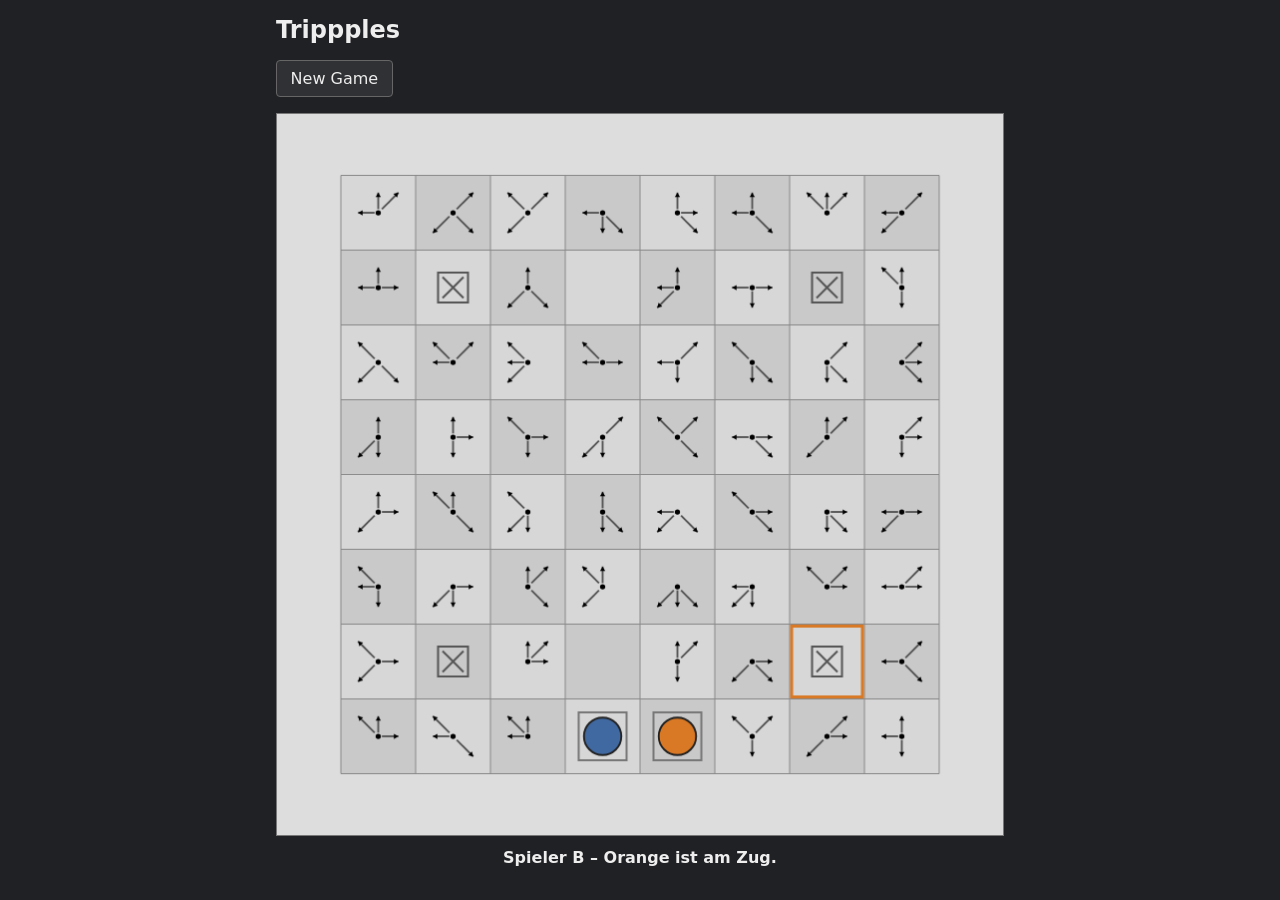
==== index.html @ 8aeec1b0 "added menu, new game" ====
<!doctype html>
<html lang="en">

<head>
    <meta charset="utf-8">
    <meta
        name="viewport"
        content="width=device-width, initial-scale=1"
    >

    <title>Trippples POC</title>

    <link
        rel="stylesheet"
        href="style.css"
    >
</head>

<body>

    <main>

        <h1>Trippples</h1>

        
        <nav id="gameMenu" aria-label="Game menu">
            <button id="newGameButton" type="button">New Game</button>
        </nav>
        
        <div id="boardArea">
            <canvas
                id="gameCanvas"
                aria-label="Trippples game board"
            ></canvas>
        </div>

        <div id="gameStatus" role="status" aria-live="polite"></div>

    </main>

    <script src="js/board.js"></script>
    <script src="js/rules.js"></script>
    <script src="js/game.js"></script>
    <script src="js/ui.js"></script>
    <script src="js/main.js"></script>

</body>

</html>
---- style.css ----
* {
    box-sizing: border-box;
}

html,
body {
    margin: 0;
    min-height: 100%;
}

body {
    font-family: system-ui, sans-serif;
    background: #202124;
    color: #eee;
    display: flex;
    justify-content: center;
}

main {
    width: min(92vw, 760px);
    min-height: 100vh;
    padding: 1rem;

    display: flex;
    flex-direction: column;
}

h1 {
    margin: 0 0 1rem;
    font-size: 1.5rem;
    font-weight: 600;
}

#boardArea {
    flex: 1;
    min-height: 0;

    display: flex;
    justify-content: center;
    align-items: center;
}

canvas {
    display: block;
    width: 100%;
    height: 100%;

    border: 1px solid #777;
    background: #ddd;
    touch-action: none;
}

#gameStatus {
    min-height: 3rem;
    padding: 0.75rem 0;
    text-align: center;
    font-weight: 600;
}


#gameMenu {
    display: flex;
    gap: 0.5rem;
    margin-bottom: 1rem;
}

#gameMenu button {
    padding: 0.5rem 0.85rem;
    border: 1px solid #666;
    border-radius: 4px;
    background: #303134;
    color: #eee;
    font: inherit;
    cursor: pointer;
}

#gameMenu button:hover {
    background: #414247;
}

#gameMenu button:focus-visible {
    outline: 2px solid #8ab4f8;
    outline-offset: 2px;
}
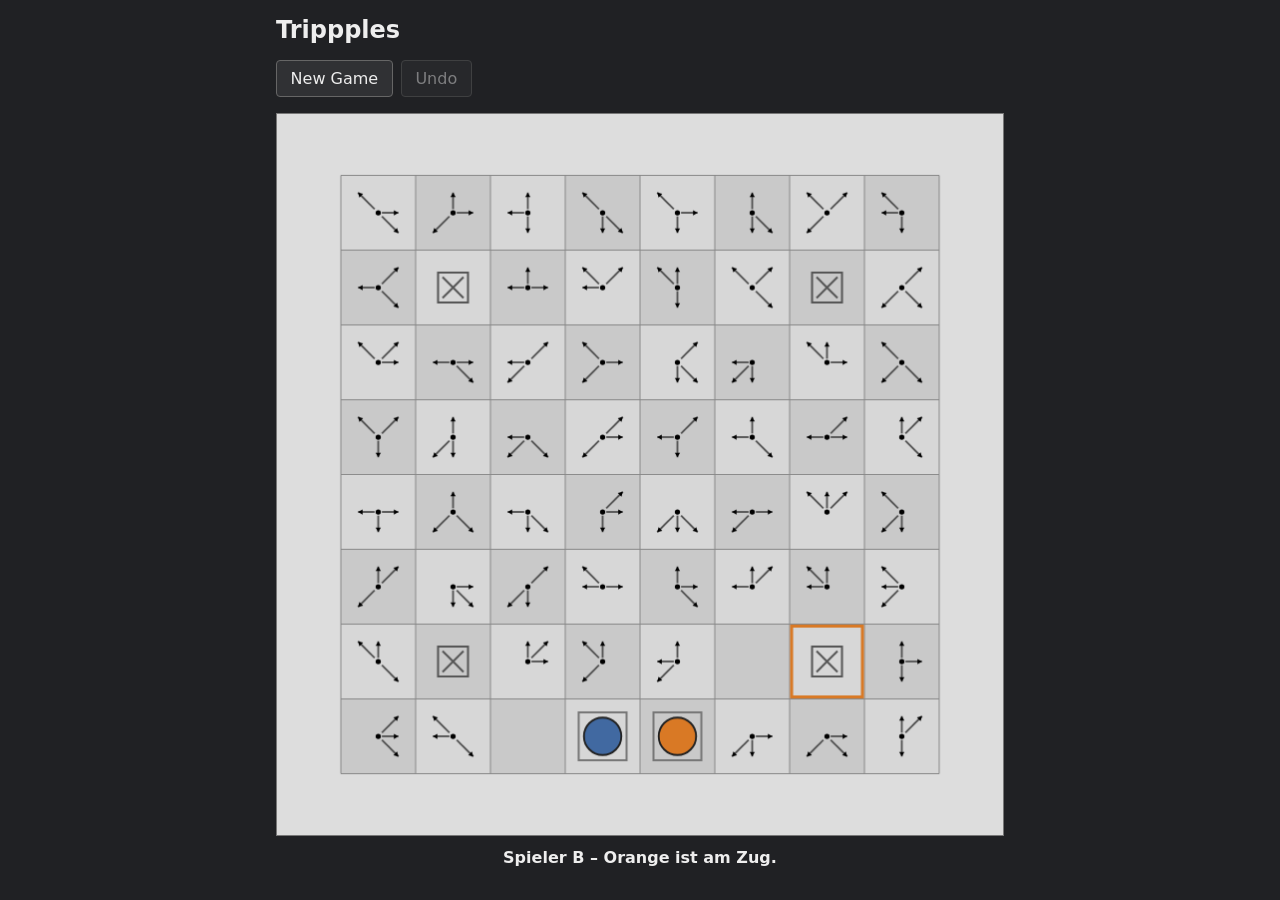
==== commit a70d44ed: "added menu entry undo" ====
--- a/index.html
+++ b/index.html
@@ -25,6 +25,7 @@
         
         <nav id="gameMenu" aria-label="Game menu">
             <button id="newGameButton" type="button">New Game</button>
+            <button id="undoButton" type="button">Undo</button>
         </nav>
         
         <div id="boardArea">
--- a/style.css
+++ b/style.css
@@ -81,4 +81,9 @@
 #gameMenu button:focus-visible {
     outline: 2px solid #8ab4f8;
     outline-offset: 2px;
+}
+
+#gameMenu button:disabled {
+    opacity: 0.45;
+    cursor: not-allowed;
 }
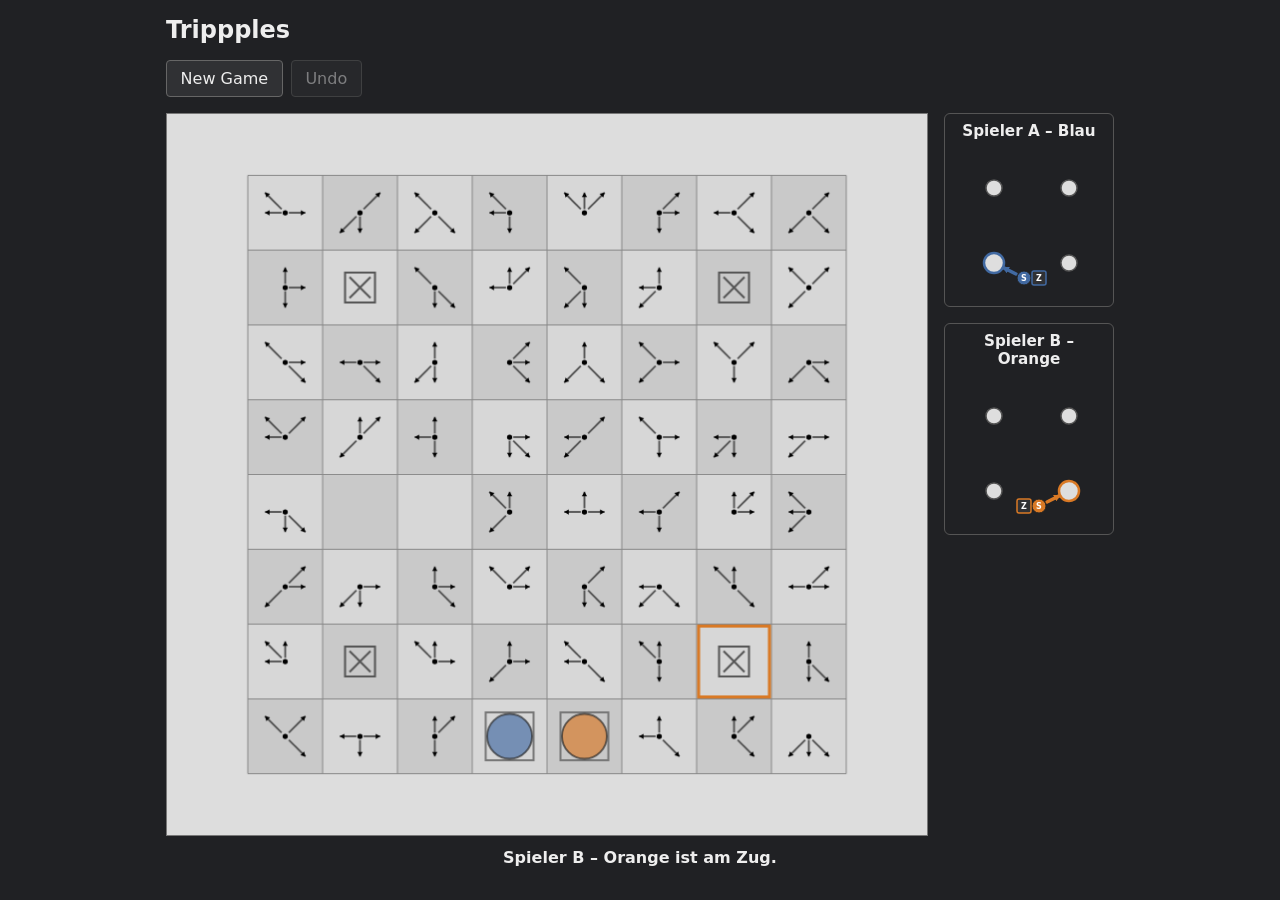
==== commit 099c81d7: "added: mini map, parcours goals and already reached status" ====
--- a/index.html
+++ b/index.html
@@ -28,11 +28,37 @@
             <button id="undoButton" type="button">Undo</button>
         </nav>
         
-        <div id="boardArea">
-            <canvas
-                id="gameCanvas"
-                aria-label="Trippples game board"
-            ></canvas>
+        <div id="gameLayout">
+            <div id="boardArea">
+                <canvas
+                    id="gameCanvas"
+                    aria-label="Trippples game board"
+                ></canvas>
+            </div>
+
+            <aside id="gameInfo" aria-label="Player progress">
+                <section class="playerInfo">
+                    <h2>Spieler A – Blau</h2>
+                    <svg
+                        id="blueMiniMap"
+                        class="miniMap"
+                        viewBox="0 0 150 150"
+                        role="img"
+                        aria-label="Parcoursfortschritt von Spieler A"
+                    ></svg>
+                </section>
+
+                <section class="playerInfo">
+                    <h2>Spieler B – Orange</h2>
+                    <svg
+                        id="orangeMiniMap"
+                        class="miniMap"
+                        viewBox="0 0 150 150"
+                        role="img"
+                        aria-label="Parcoursfortschritt von Spieler B"
+                    ></svg>
+                </section>
+            </aside>
         </div>
 
         <div id="gameStatus" role="status" aria-live="polite"></div>
--- a/style.css
+++ b/style.css
@@ -17,7 +17,7 @@
 }
 
 main {
-    width: min(92vw, 760px);
+    width: min(92vw, 980px);
     min-height: 100vh;
     padding: 1rem;
 
@@ -31,13 +31,77 @@
     font-weight: 600;
 }
 
+
+#gameLayout {
+    flex: 1;
+    min-height: 0;
+
+    display: flex;
+    gap: 1rem;
+}
+
 #boardArea {
     flex: 1;
+    min-width: 0;
     min-height: 0;
 
     display: flex;
     justify-content: center;
     align-items: center;
+}
+
+#gameInfo {
+    width: 170px;
+    flex-shrink: 0;
+
+    display: flex;
+    flex-direction: column;
+    gap: 1rem;
+}
+
+.playerInfo {
+    padding: 0.5rem;
+    border: 1px solid #555;
+    border-radius: 6px;
+}
+
+.playerInfo h2 {
+    margin: 0 0 0.5rem;
+    font-size: 0.95rem;
+    font-weight: 600;
+    text-align: center;
+}
+
+.miniMap {
+    display: block;
+    width: 100%;
+    max-width: 150px;
+    height: auto;
+    margin: 0 auto;
+}
+
+@media (max-width: 680px) {
+    main {
+        width: min(96vw, 760px);
+    }
+
+    #gameLayout {
+        flex-direction: column;
+    }
+
+    #gameInfo {
+        width: 100%;
+        display: grid;
+        grid-template-columns: repeat(2, minmax(0, 1fr));
+    }
+
+    .playerInfo {
+        padding: 0.35rem;
+    }
+
+    .miniMap {
+        max-width: 120px;
+    }
 }
 
 canvas {
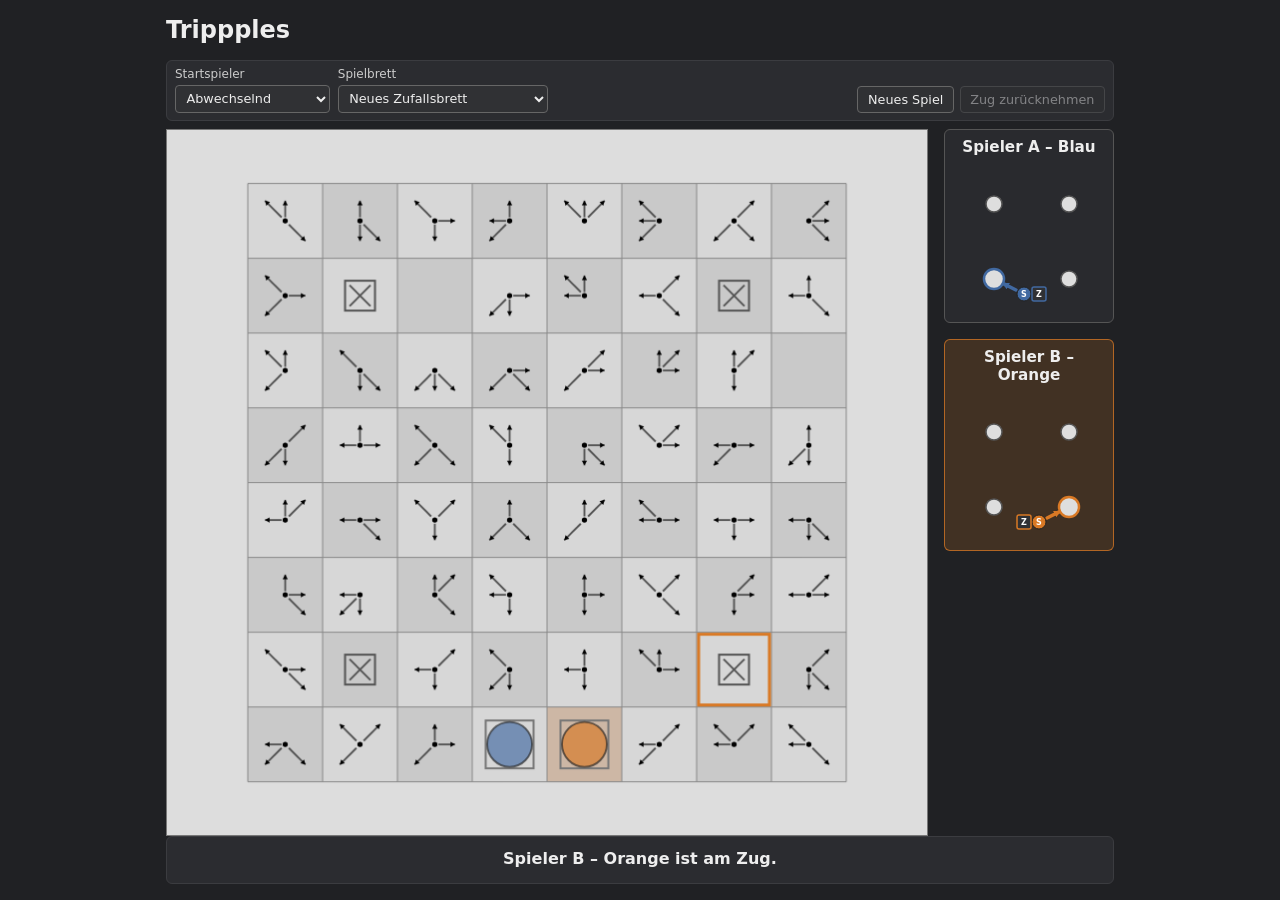
==== commit d7379d82: "redesign menu; added start player and keep board for new game" ====
--- a/index.html
+++ b/index.html
@@ -1,5 +1,5 @@
 <!doctype html>
-<html lang="en">
+<html lang="de">
 
 <head>
     <meta charset="utf-8">
@@ -22,11 +22,33 @@
 
         <h1>Trippples</h1>
 
-        
-        <nav id="gameMenu" aria-label="Game menu">
-            <button id="newGameButton" type="button">New Game</button>
-            <button id="undoButton" type="button">Undo</button>
-        </nav>
+        <section id="newGameSettings" aria-label="Spielsteuerung">
+            <div class="setting">
+                <label for="startingPlayer">Startspieler</label>
+                <select id="startingPlayer">
+                    <option value="alternate" selected>Abwechselnd</option>
+                    <option value="blue">Spieler A – Blau</option>
+                    <option value="orange">Spieler B – Orange</option>
+                </select>
+            </div>
+
+            <div class="setting">
+                <label for="boardChoice">Spielbrett</label>
+                <select id="boardChoice">
+                    <option value="random" selected>Neues Zufallsbrett</option>
+                    <option value="reuse">Aktuelles Brett beibehalten</option>
+                </select>
+            </div>
+
+            <div class="gameActions">
+                <button id="newGameButton" type="button">
+                    Neues Spiel
+                </button>
+                <button id="undoButton" type="button">
+                    Zug zurücknehmen
+                </button>
+            </div>
+        </section>
         
         <div id="gameLayout">
             <div id="boardArea">
--- a/style.css
+++ b/style.css
@@ -63,6 +63,18 @@
     padding: 0.5rem;
     border: 1px solid #555;
     border-radius: 6px;
+    background: #292a2e;
+    transition: background-color 180ms ease, border-color 180ms ease;
+}
+
+.playerInfo.active-blue {
+    background: rgba(65, 105, 161, 0.18);
+    border-color: rgba(65, 105, 161, 0.75);
+}
+
+.playerInfo.active-orange {
+    background: rgba(217, 121, 37, 0.18);
+    border-color: rgba(217, 121, 37, 0.75);
 }
 
 .playerInfo h2 {
@@ -119,35 +131,79 @@
     padding: 0.75rem 0;
     text-align: center;
     font-weight: 600;
-}
-
-
-#gameMenu {
-    display: flex;
+    background: #2b2c30;
+    border: 1px solid #3b3c40;
+    border-radius: 6px;
+}
+
+#newGameSettings {
+    display: flex;
+    flex-wrap: wrap;
+    align-items: end;
     gap: 0.5rem;
-    margin-bottom: 1rem;
-}
-
-#gameMenu button {
-    padding: 0.5rem 0.85rem;
+    margin-bottom: 0.5rem;
+    padding: 0.4rem 0.5rem;
+    background: #2b2c30;
+    border: 1px solid #3b3c40;
+    border-radius: 6px;
+}
+
+#newGameSettings .setting {
+    display: flex;
+    flex-direction: column;
+    gap: 0.2rem;
+}
+
+#newGameSettings label {
+    font-size: 0.75rem;
+    color: #ccc;
+}
+
+#newGameSettings select {
+    min-height: 1.8rem;
+    padding: 0.2rem 0.4rem;
     border: 1px solid #666;
     border-radius: 4px;
     background: #303134;
     color: #eee;
     font: inherit;
-    cursor: pointer;
-}
-
-#gameMenu button:hover {
-    background: #414247;
-}
-
-#gameMenu button:focus-visible {
+    font-size: 0.8rem;
+}
+
+#newGameSettings select:focus-visible {
     outline: 2px solid #8ab4f8;
     outline-offset: 2px;
 }
 
-#gameMenu button:disabled {
+.gameActions {
+    display: flex;
+    flex-wrap: wrap;
+    gap: 0.35rem;
+    margin-left: auto;
+}
+
+.gameActions button {
+    padding: 0.3rem 0.6rem;
+    border: 1px solid #666;
+    border-radius: 4px;
+    background: #303134;
+    color: #eee;
+    font: inherit;
+    font-size: 0.8rem;
+    line-height: 1.2;
+    cursor: pointer;
+}
+
+.gameActions button:hover {
+    background: #414247;
+}
+
+.gameActions button:focus-visible {
+    outline: 2px solid #8ab4f8;
+    outline-offset: 2px;
+}
+
+.gameActions button:disabled {
     opacity: 0.45;
     cursor: not-allowed;
-}+}
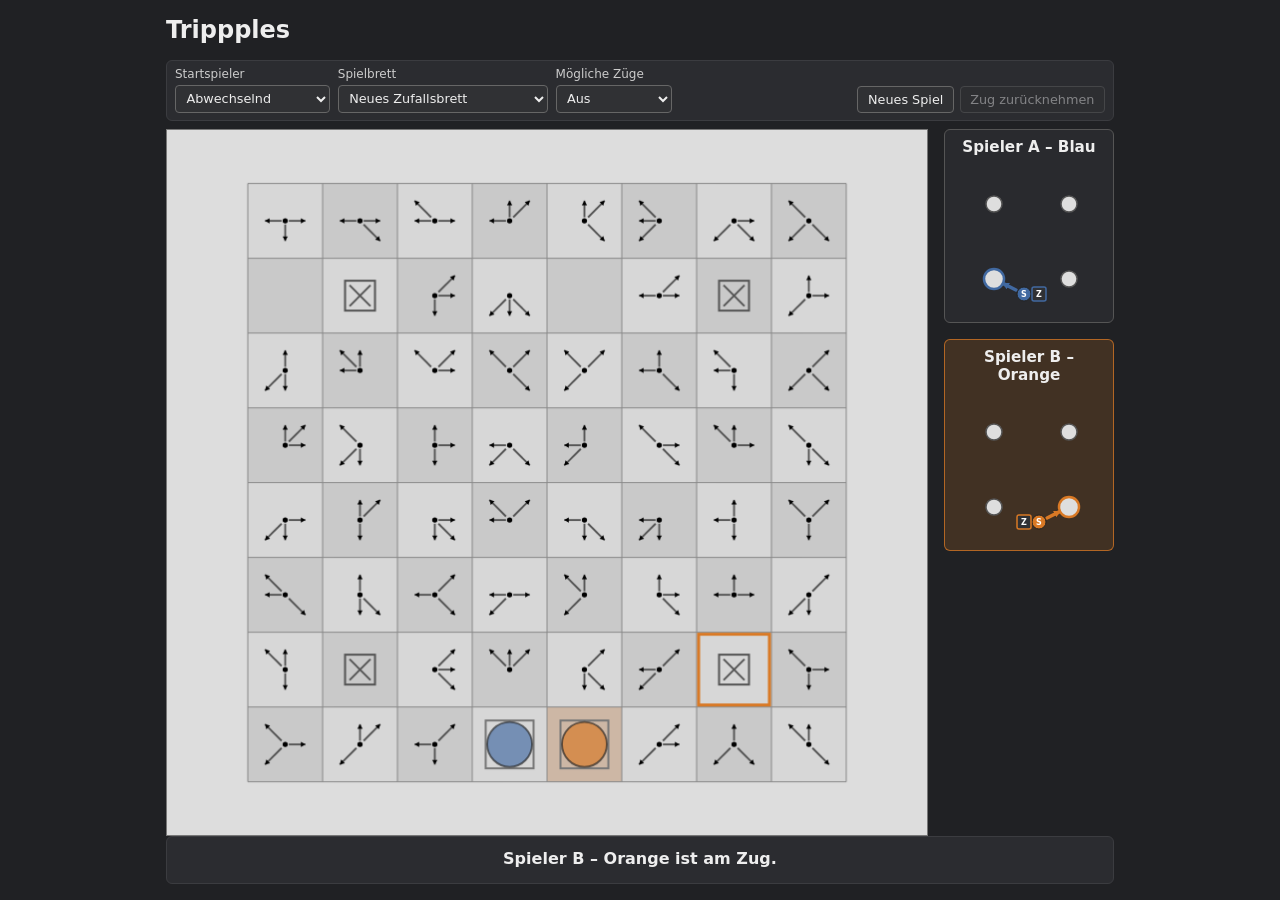
==== commit 4cad5c1d: "added optional visual cue for possible moves" ====
--- a/index.html
+++ b/index.html
@@ -37,6 +37,15 @@
                 <select id="boardChoice">
                     <option value="random" selected>Neues Zufallsbrett</option>
                     <option value="reuse">Aktuelles Brett beibehalten</option>
+                </select>
+            </div>
+
+            <div class="setting">
+                <label for="legalMovesDisplay">Mögliche Züge</label>
+                <select id="legalMovesDisplay">
+                    <option value="off" selected>Aus</option>
+                    <option value="always">Immer</option>
+                    <option value="dragging">Beim Ziehen</option>
                 </select>
             </div>
 
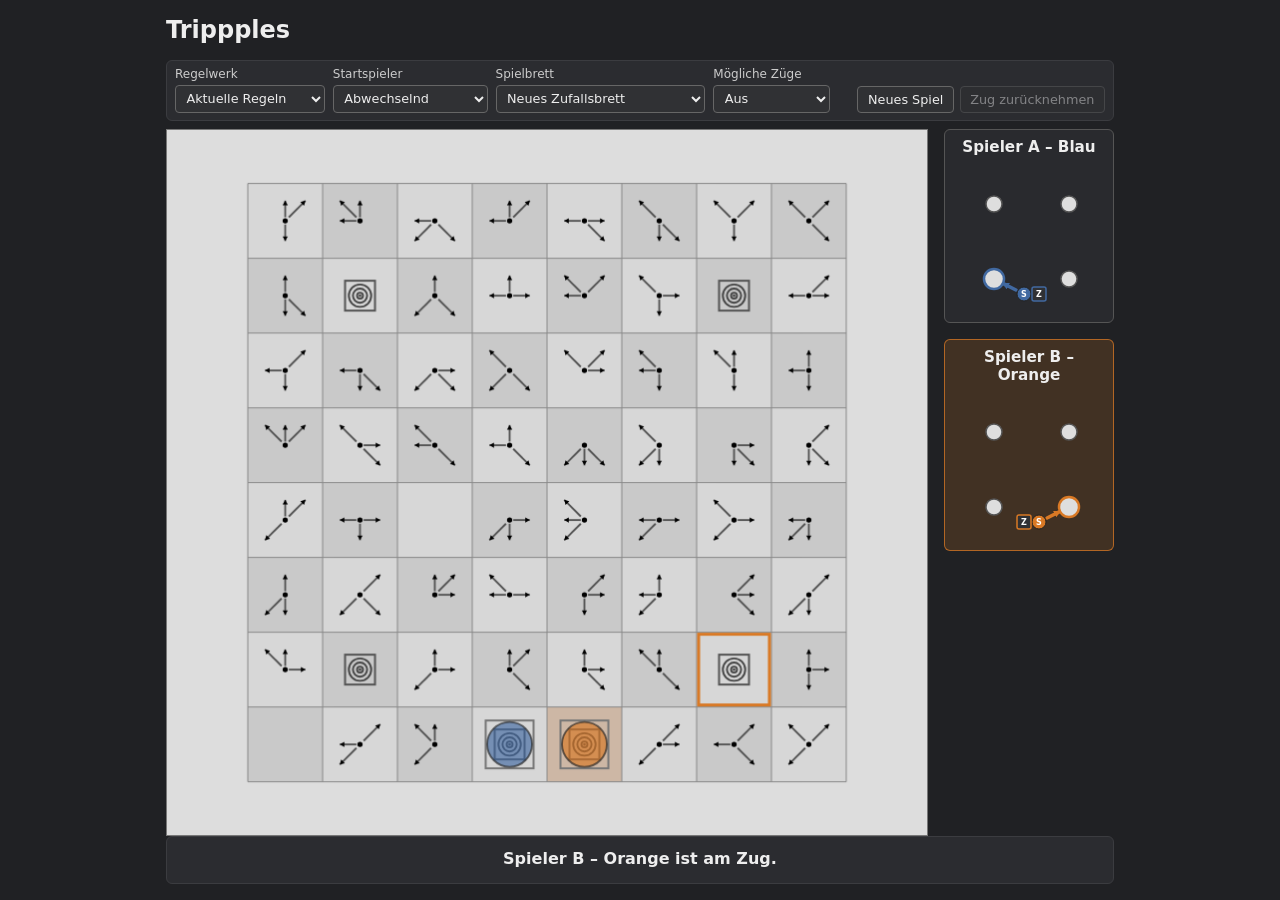
==== commit b6c4ad75: "feature: multiple rule sets and loose coupling refactor for that" ====
--- a/index.html
+++ b/index.html
@@ -23,6 +23,13 @@
         <h1>Trippples</h1>
 
         <section id="newGameSettings" aria-label="Spielsteuerung">
+            <div class="setting">
+                <label for="rulesetChoice">Regelwerk</label>
+                <select id="rulesetChoice">
+                    <option value="current" selected>Aktuelle Regeln</option>
+                    <option value="classic">Klassische Regeln</option>
+                </select>
+            </div>
             <div class="setting">
                 <label for="startingPlayer">Startspieler</label>
                 <select id="startingPlayer">
@@ -59,6 +66,26 @@
             </div>
         </section>
         
+
+        <dialog id="rulesetConfirmDialog" aria-labelledby="rulesetConfirmTitle">
+            <form method="dialog">
+                <h2 id="rulesetConfirmTitle">Regelwerk wechseln?</h2>
+                <p>
+                    Beim Wechsel des Regelwerks wird ein neues Spielbrett
+                    erstellt. Der aktuelle Spielstand geht verloren.
+                </p>
+
+                <div class="gameActions">
+                    <button type="submit" value="cancel" autofocus>
+                        Abbrechen
+                    </button>
+                    <button type="submit" value="confirm">
+                        Ja, wechseln
+                    </button>
+                </div>
+            </form>
+        </dialog>
+
         <div id="gameLayout">
             <div id="boardArea">
                 <canvas
@@ -96,6 +123,7 @@
 
     </main>
 
+    <script src="js/rulesets.js"></script>
     <script src="js/board.js"></script>
     <script src="js/rules.js"></script>
     <script src="js/game.js"></script>
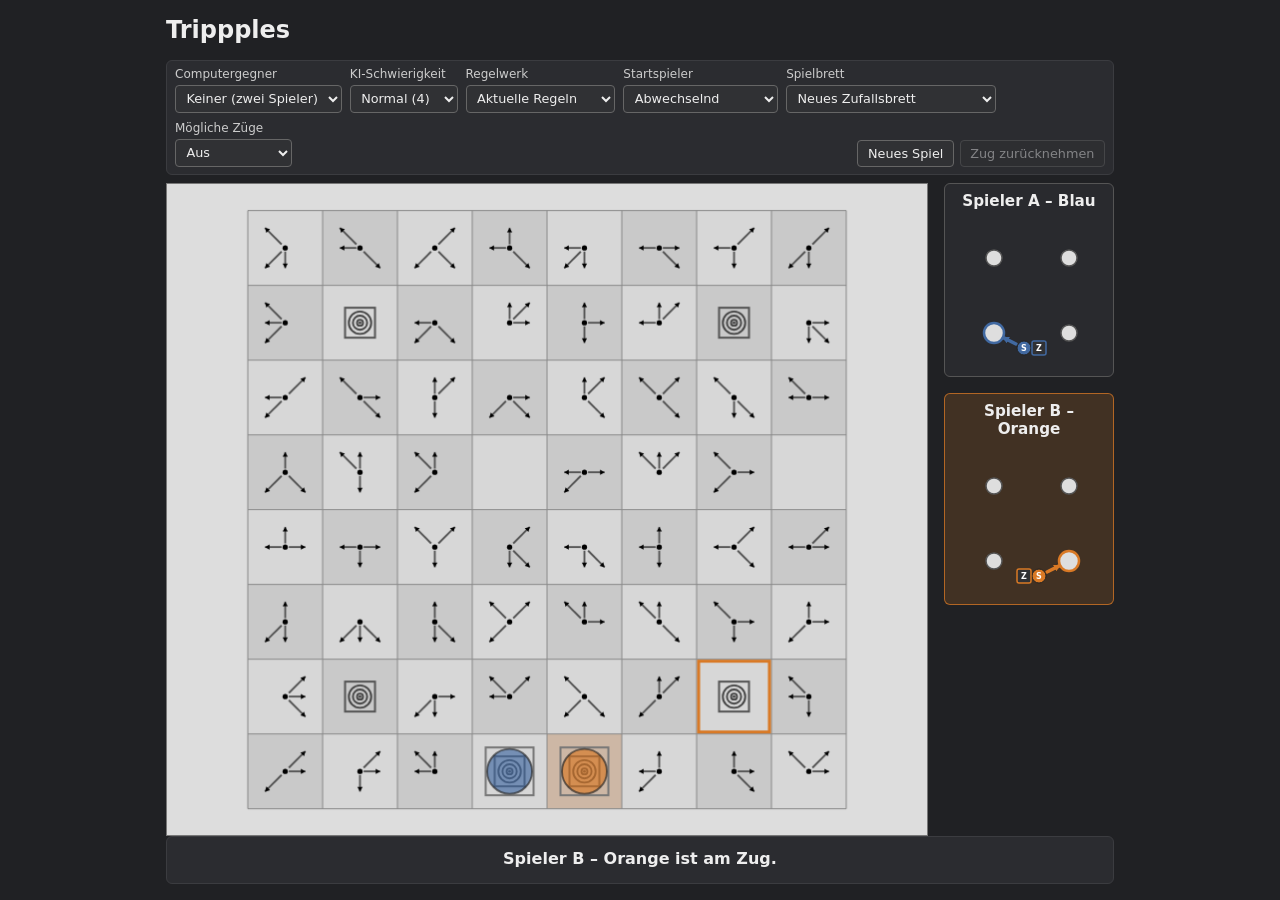
==== commit eb6205cc: "computer ai implementation done" ====
--- a/index.html
+++ b/index.html
@@ -23,6 +23,24 @@
         <h1>Trippples</h1>
 
         <section id="newGameSettings" aria-label="Spielsteuerung">
+            <div class="setting">
+                <label for="computerPlayer">Computergegner</label>
+                <select id="computerPlayer">
+                    <option value="none" selected>Keiner (zwei Spieler)</option>
+                    <option value="orange">Spieler B – Orange</option>
+                    <option value="blue">Spieler A – Blau</option>
+                </select>
+            </div>
+
+            <div class="setting">
+                <label for="searchDepth">KI-Schwierigkeit</label>
+                <select id="searchDepth">
+                    <option value="2">Einfach (2)</option>
+                    <option value="4" selected>Normal (4)</option>
+                    <option value="5">Schwer (5)</option>
+                    <option value="6">Experte (6)</option>
+                </select>
+            </div>
             <div class="setting">
                 <label for="rulesetChoice">Regelwerk</label>
                 <select id="rulesetChoice">
@@ -126,7 +144,10 @@
     <script src="js/rulesets.js"></script>
     <script src="js/board.js"></script>
     <script src="js/rules.js"></script>
+    <script src="js/distance.js"></script>
     <script src="js/game.js"></script>
+    <script src="js/evaluator.js"></script>
+    <script src="js/ai.js"></script>
     <script src="js/ui.js"></script>
     <script src="js/main.js"></script>
 
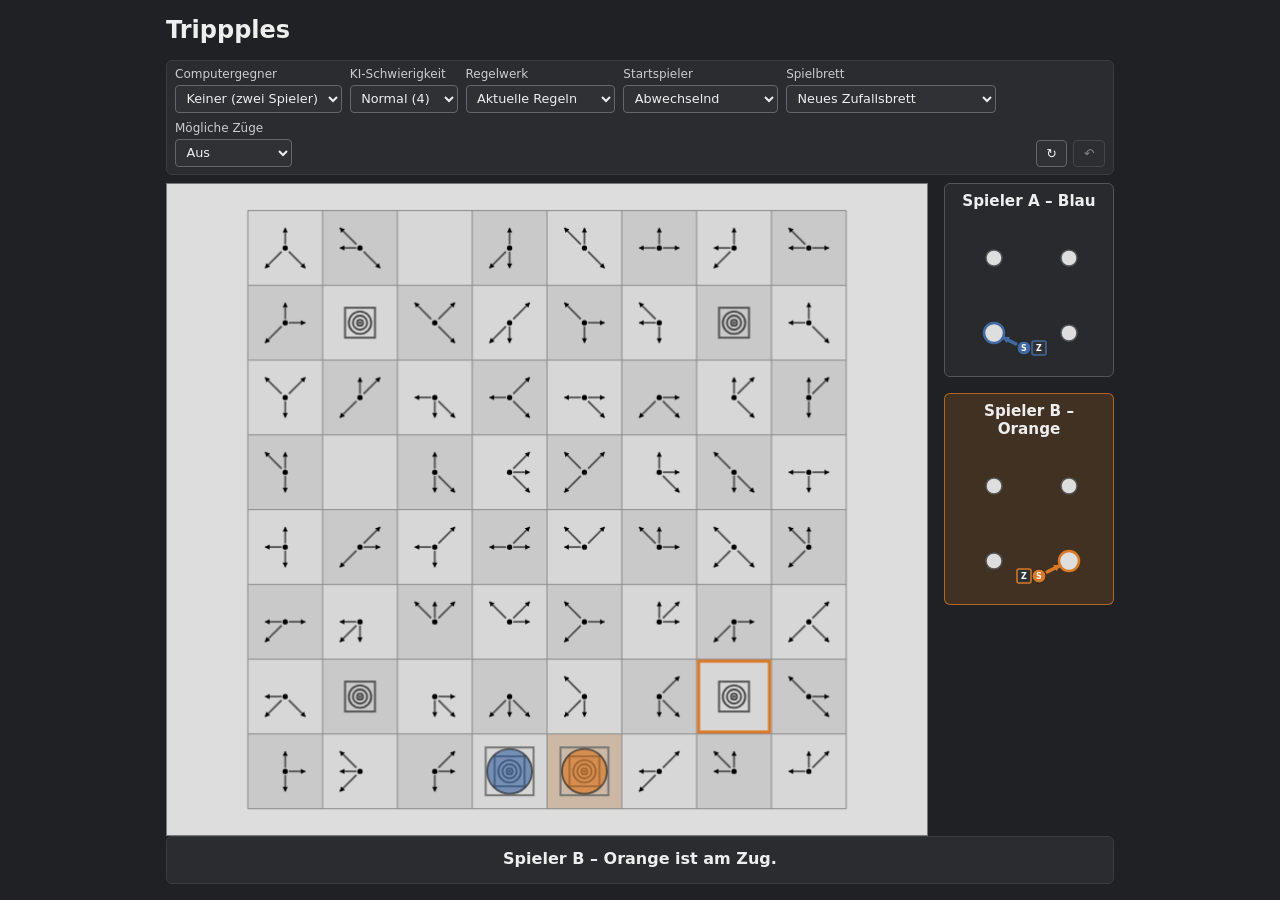
==== commit b3c940c1: "changed caption of new and undo buttons" ====
--- a/index.html
+++ b/index.html
@@ -75,11 +75,11 @@
             </div>
 
             <div class="gameActions">
-                <button id="newGameButton" type="button">
-                    Neues Spiel
+                <button id="newGameButton" type="button" title="Neues Spiel">
+                    ↻
                 </button>
-                <button id="undoButton" type="button">
-                    Zug zurücknehmen
+                <button id="undoButton" type="button" title="Zug zurücknehmen">
+                    ↶
                 </button>
             </div>
         </section>
